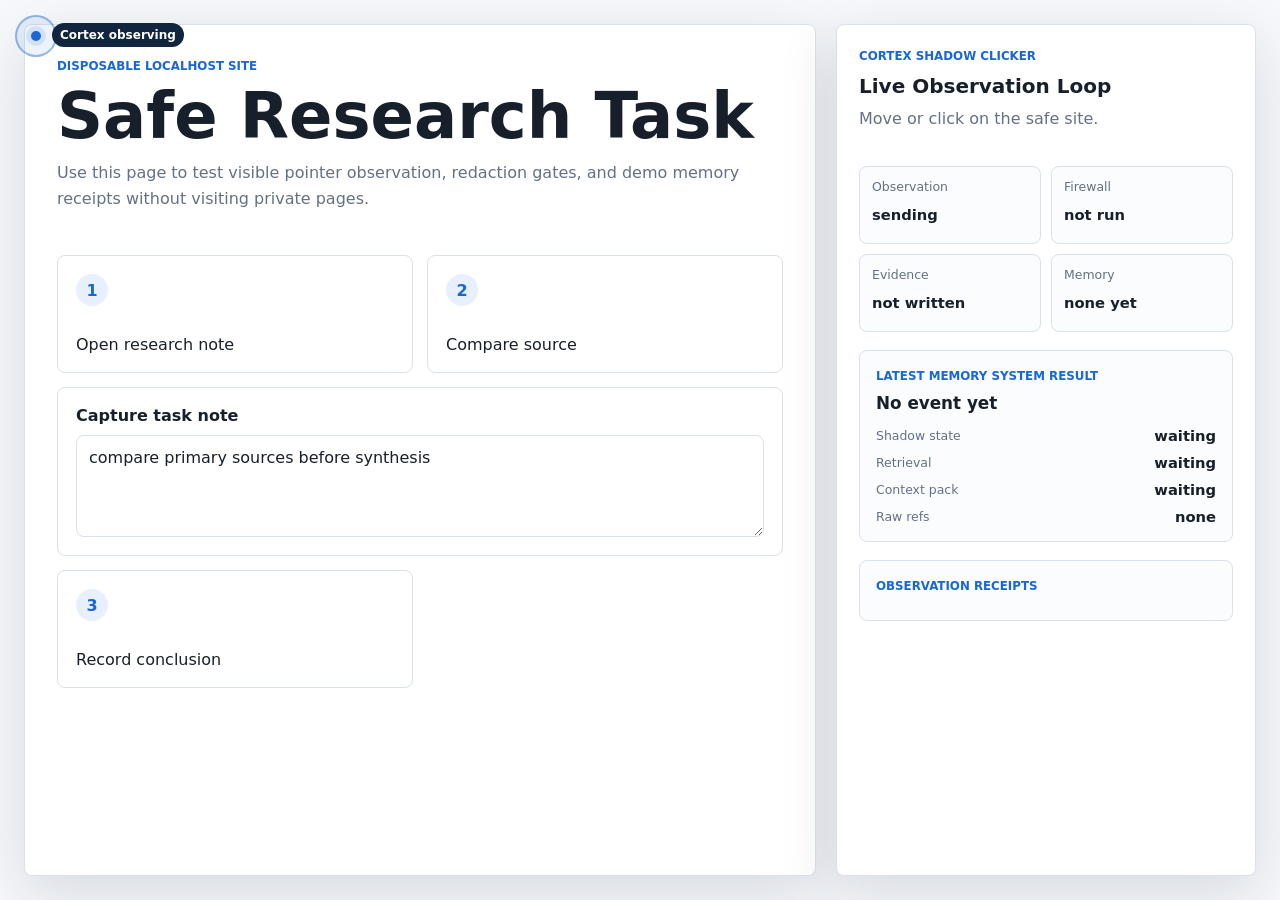
==== ui/live-clicker-demo/index.html @ bd8f49b3 "Add live Shadow Clicker memory demo" ====
<!doctype html>
<html lang="en">
  <head>
    <meta charset="utf-8" />
    <meta name="viewport" content="width=device-width, initial-scale=1" />
    <title>Cortex Live Clicker Demo</title>
    <link rel="icon" href="data:," />
    <link rel="stylesheet" href="./styles.css" />
  </head>
  <body>
    <div class="shadow-clicker" id="shadow-clicker" aria-hidden="true">
      <span class="halo"></span>
      <span class="dot"></span>
      <span class="tag">Cortex observing</span>
    </div>

    <main class="demo-shell">
      <section class="safe-site" aria-label="Disposable safe site">
        <header>
          <p class="eyebrow">Disposable Localhost Site</p>
          <h1>Safe Research Task</h1>
          <p>
            Use this page to test visible pointer observation, redaction gates,
            and demo memory receipts without visiting private pages.
          </p>
        </header>

        <div class="task-board" aria-label="Safe task controls">
          <button type="button" data-observe="Open research note">
            <span>1</span>
            Open research note
          </button>
          <button type="button" data-observe="Compare source">
            <span>2</span>
            Compare source
          </button>
          <label class="note-field">
            <span>Capture task note</span>
            <textarea
              id="safe-note"
              rows="4"
              data-observe-input="Capture task note"
            >compare primary sources before synthesis</textarea>
          </label>
          <button type="button" data-observe="Record conclusion">
            <span>3</span>
            Record conclusion
          </button>
        </div>
      </section>

      <aside class="cortex-panel" aria-label="Cortex live observations">
        <header>
          <p class="eyebrow">Cortex Shadow Clicker</p>
          <h2>Live Observation Loop</h2>
          <p id="pointer-readout">Move or click on the safe site.</p>
        </header>

        <section class="status-grid" aria-label="Current memory status">
          <div>
            <span>Observation</span>
            <strong id="observation-state">waiting</strong>
          </div>
          <div>
            <span>Firewall</span>
            <strong id="firewall-state">not run</strong>
          </div>
          <div>
            <span>Evidence</span>
            <strong id="evidence-state">not written</strong>
          </div>
          <div>
            <span>Memory</span>
            <strong id="memory-state">none yet</strong>
          </div>
        </section>

        <section class="result-card" aria-label="Memory system result">
          <p class="eyebrow">Latest Memory System Result</p>
          <h3 id="latest-target">No event yet</h3>
          <dl>
            <div>
              <dt>Shadow state</dt>
              <dd id="shadow-state">waiting</dd>
            </div>
            <div>
              <dt>Retrieval</dt>
              <dd id="retrieval-state">waiting</dd>
            </div>
            <div>
              <dt>Context pack</dt>
              <dd id="context-state">waiting</dd>
            </div>
            <div>
              <dt>Raw refs</dt>
              <dd id="raw-ref-state">none</dd>
            </div>
          </dl>
        </section>

        <section class="event-log" aria-label="Observation receipts">
          <p class="eyebrow">Observation Receipts</p>
          <ol id="event-list"></ol>
        </section>
      </aside>
    </main>

    <script src="./app.js"></script>
  </body>
</html>
---- ui/live-clicker-demo/styles.css ----
:root {
  color-scheme: light;
  --ink: #17202a;
  --muted: #647084;
  --line: #d9e1ea;
  --surface: #f6f8fb;
  --panel: #ffffff;
  --blue: #1967d2;
  --green: #16794c;
  --amber: #9a6300;
  --shadow: 0 18px 60px rgba(25, 38, 55, 0.14);
}

* {
  box-sizing: border-box;
}

body {
  margin: 0;
  min-height: 100vh;
  font-family:
    Inter, ui-sans-serif, system-ui, -apple-system, BlinkMacSystemFont, "Segoe UI",
    sans-serif;
  color: var(--ink);
  background: var(--surface);
}

button,
textarea {
  font: inherit;
}

.demo-shell {
  display: grid;
  grid-template-columns: minmax(0, 1fr) minmax(340px, 420px);
  gap: 20px;
  min-height: 100vh;
  padding: 24px;
}

.safe-site,
.cortex-panel {
  background: var(--panel);
  border: 1px solid var(--line);
  border-radius: 8px;
  box-shadow: var(--shadow);
}

.safe-site {
  display: grid;
  align-content: start;
  gap: 28px;
  padding: 32px;
}

.safe-site header {
  max-width: 760px;
}

.eyebrow {
  margin: 0 0 8px;
  color: var(--blue);
  font-size: 0.74rem;
  font-weight: 700;
  letter-spacing: 0;
  text-transform: uppercase;
}

h1,
h2,
h3,
p {
  margin-top: 0;
}

h1 {
  margin-bottom: 12px;
  font-size: clamp(2rem, 5vw, 4.5rem);
  line-height: 1;
  letter-spacing: 0;
}

h2 {
  margin-bottom: 8px;
  font-size: 1.25rem;
  letter-spacing: 0;
}

h3 {
  margin-bottom: 14px;
  font-size: 1.05rem;
  letter-spacing: 0;
}

p {
  color: var(--muted);
  line-height: 1.6;
}

.task-board {
  display: grid;
  grid-template-columns: repeat(2, minmax(180px, 1fr));
  gap: 14px;
  max-width: 880px;
}

.task-board button,
.note-field {
  min-height: 118px;
  border: 1px solid var(--line);
  border-radius: 8px;
  background: #fff;
  color: var(--ink);
  text-align: left;
}

.task-board button {
  display: grid;
  align-content: space-between;
  gap: 20px;
  padding: 18px;
  cursor: pointer;
}

.task-board button:hover,
.task-board button:focus-visible {
  border-color: var(--blue);
  outline: none;
}

.task-board button span {
  display: grid;
  place-items: center;
  width: 32px;
  height: 32px;
  border-radius: 50%;
  background: #e8f0fe;
  color: var(--blue);
  font-weight: 800;
}

.note-field {
  display: grid;
  gap: 10px;
  grid-column: 1 / -1;
  padding: 18px;
}

.note-field span {
  font-weight: 700;
}

textarea {
  width: 100%;
  min-height: 88px;
  resize: vertical;
  border: 1px solid var(--line);
  border-radius: 8px;
  padding: 12px;
  color: var(--ink);
}

textarea:focus {
  border-color: var(--blue);
  outline: none;
}

.cortex-panel {
  display: grid;
  align-content: start;
  gap: 18px;
  padding: 22px;
}

.status-grid {
  display: grid;
  grid-template-columns: 1fr 1fr;
  gap: 10px;
}

.status-grid div,
.result-card,
.event-log {
  border: 1px solid var(--line);
  border-radius: 8px;
  background: #fbfcfe;
}

.status-grid div {
  display: grid;
  gap: 5px;
  min-height: 78px;
  padding: 12px;
}

.status-grid span,
dt {
  color: var(--muted);
  font-size: 0.78rem;
}

.status-grid strong,
dd {
  margin: 0;
  font-size: 0.92rem;
  font-weight: 800;
}

.result-card,
.event-log {
  padding: 16px;
}

.result-card dl {
  display: grid;
  gap: 10px;
  margin: 0;
}

.result-card dl div {
  display: flex;
  align-items: center;
  justify-content: space-between;
  gap: 12px;
}

#event-list {
  display: grid;
  gap: 10px;
  margin: 0;
  padding-left: 20px;
}

#event-list li {
  color: var(--muted);
  line-height: 1.45;
}

#event-list strong {
  color: var(--ink);
}

.shadow-clicker {
  position: fixed;
  z-index: 20;
  left: 0;
  top: 0;
  transform: translate(36px, 36px);
  transform-origin: center;
  pointer-events: none;
  transition: transform 160ms ease-out;
}

.shadow-clicker .halo {
  position: absolute;
  width: 42px;
  height: 42px;
  border: 2px solid rgba(25, 103, 210, 0.44);
  border-radius: 999px;
  transform: translate(-21px, -21px);
  background: rgba(25, 103, 210, 0.08);
}

.shadow-clicker .dot {
  position: absolute;
  width: 10px;
  height: 10px;
  border-radius: 999px;
  transform: translate(-5px, -5px);
  background: var(--blue);
  box-shadow: 0 0 0 5px rgba(25, 103, 210, 0.12);
}

.shadow-clicker .tag {
  position: absolute;
  left: 16px;
  top: -13px;
  width: max-content;
  max-width: 160px;
  padding: 5px 8px;
  border-radius: 999px;
  background: #11253f;
  color: #fff;
  font-size: 0.75rem;
  font-weight: 800;
}

.shadow-clicker.pulse .halo {
  animation: pulse 420ms ease-out;
}

.good {
  color: var(--green);
}

.warn {
  color: var(--amber);
}

@keyframes pulse {
  from {
    opacity: 1;
    transform: translate(-21px, -21px) scale(0.8);
  }

  to {
    opacity: 0.4;
    transform: translate(-21px, -21px) scale(1.25);
  }
}

@media (max-width: 860px) {
  .demo-shell {
    grid-template-columns: 1fr;
    padding: 12px;
  }

  .task-board {
    grid-template-columns: 1fr;
  }
}
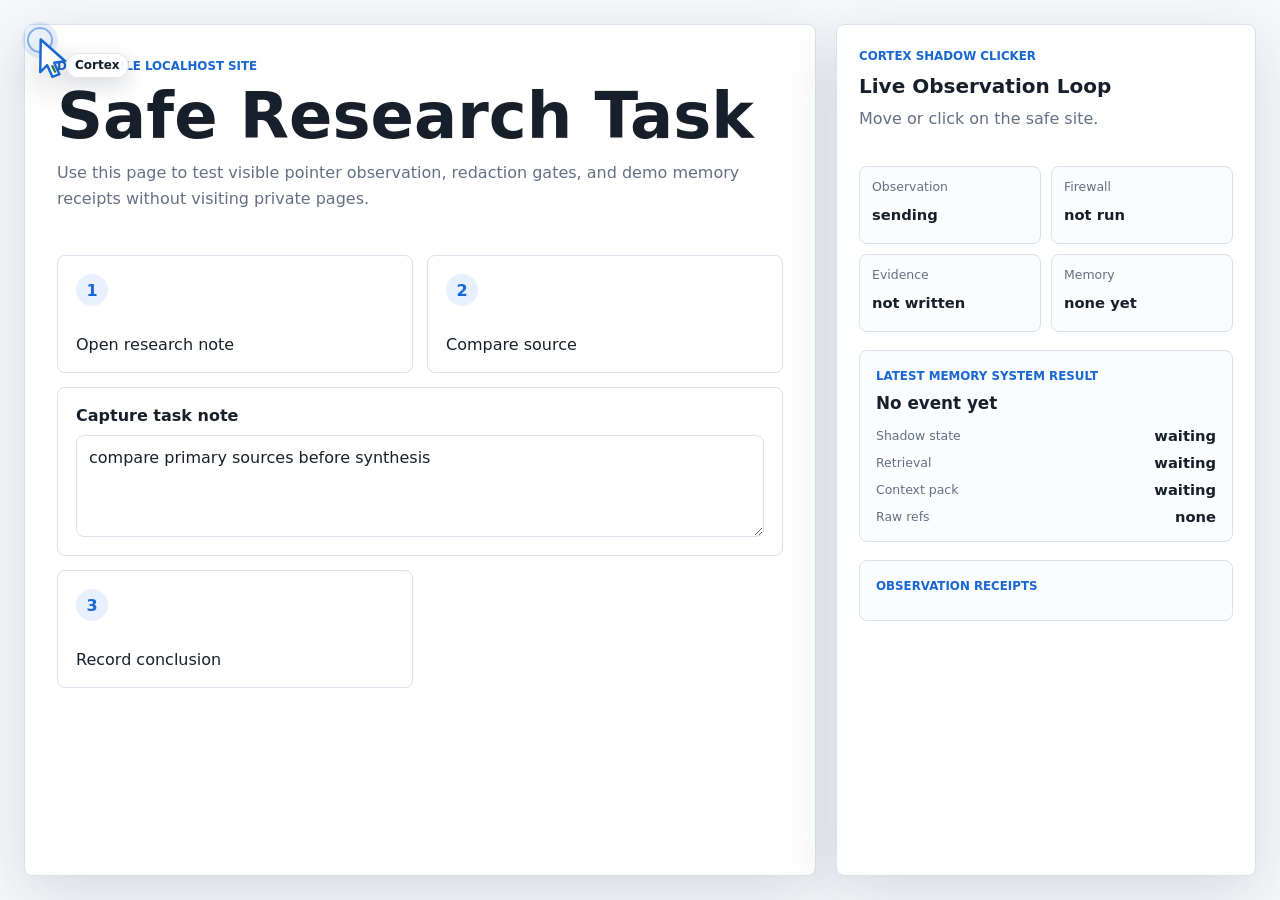
==== commit 1956c6fa: "Polish shadow clicker cursor" ====
--- a/ui/live-clicker-demo/index.html
+++ b/ui/live-clicker-demo/index.html
@@ -3,15 +3,19 @@
   <head>
     <meta charset="utf-8" />
     <meta name="viewport" content="width=device-width, initial-scale=1" />
+    <meta name="cortex-demo-token" content="__CORTEX_DEMO_TOKEN__" />
     <title>Cortex Live Clicker Demo</title>
     <link rel="icon" href="data:," />
     <link rel="stylesheet" href="./styles.css" />
   </head>
   <body>
     <div class="shadow-clicker" id="shadow-clicker" aria-hidden="true">
-      <span class="halo"></span>
-      <span class="dot"></span>
-      <span class="tag">Cortex observing</span>
+      <span class="click-ring"></span>
+      <svg class="clicker-cursor" viewBox="0 0 36 44" aria-hidden="true" focusable="false">
+        <path class="cursor-body" d="M5 3.5 31 26.5 19.2 28.1 24.8 40.2 17.4 43 11.9 30.7 4.5 38.1 5 3.5Z" />
+        <path class="cursor-accent" d="M18.2 30.5 21.8 38.1 19.4 39 15.8 31.3Z" />
+      </svg>
+      <span class="tag">Cortex</span>
     </div>
 
     <main class="demo-shell">
--- a/ui/live-clicker-demo/styles.css
+++ b/ui/live-clicker-demo/styles.css
@@ -246,46 +246,68 @@
   left: 0;
   top: 0;
   transform: translate(36px, 36px);
-  transform-origin: center;
+  width: 76px;
+  height: 54px;
+  transform-origin: 5px 5px;
   pointer-events: none;
-  transition: transform 160ms ease-out;
-}
-
-.shadow-clicker .halo {
+  transition: transform 120ms cubic-bezier(0.2, 0.8, 0.2, 1);
+}
+
+.shadow-clicker .click-ring {
   position: absolute;
-  width: 42px;
+  left: -9px;
+  top: -9px;
+  width: 26px;
+  height: 26px;
+  border: 2px solid rgba(25, 103, 210, 0.48);
+  border-radius: 999px;
+  background: rgba(25, 103, 210, 0.08);
+  box-shadow: 0 0 0 5px rgba(25, 103, 210, 0.1);
+}
+
+.shadow-clicker .clicker-cursor {
+  position: absolute;
+  left: 0;
+  top: 0;
+  width: 34px;
   height: 42px;
-  border: 2px solid rgba(25, 103, 210, 0.44);
-  border-radius: 999px;
-  transform: translate(-21px, -21px);
-  background: rgba(25, 103, 210, 0.08);
-}
-
-.shadow-clicker .dot {
-  position: absolute;
-  width: 10px;
-  height: 10px;
-  border-radius: 999px;
-  transform: translate(-5px, -5px);
-  background: var(--blue);
-  box-shadow: 0 0 0 5px rgba(25, 103, 210, 0.12);
+  overflow: visible;
+  filter: drop-shadow(0 10px 16px rgba(25, 38, 55, 0.28));
+}
+
+.shadow-clicker .cursor-body {
+  fill: #fff;
+  stroke: var(--blue);
+  stroke-width: 2.6;
+  stroke-linejoin: round;
+}
+
+.shadow-clicker .cursor-accent {
+  fill: var(--green);
+  opacity: 0.94;
 }
 
 .shadow-clicker .tag {
   position: absolute;
-  left: 16px;
-  top: -13px;
+  left: 30px;
+  top: 17px;
   width: max-content;
   max-width: 160px;
-  padding: 5px 8px;
+  padding: 4px 8px 5px;
+  border: 1px solid rgba(23, 32, 42, 0.12);
   border-radius: 999px;
-  background: #11253f;
-  color: #fff;
+  background: rgba(255, 255, 255, 0.94);
+  box-shadow: 0 8px 20px rgba(25, 38, 55, 0.16);
+  color: var(--ink);
   font-size: 0.75rem;
   font-weight: 800;
 }
 
-.shadow-clicker.pulse .halo {
+.shadow-clicker.pulse {
+  animation: clicker-nudge 220ms ease-out;
+}
+
+.shadow-clicker.pulse .click-ring {
   animation: pulse 420ms ease-out;
 }
 
@@ -300,12 +322,26 @@
 @keyframes pulse {
   from {
     opacity: 1;
-    transform: translate(-21px, -21px) scale(0.8);
+    transform: scale(0.82);
   }
 
   to {
     opacity: 0.4;
-    transform: translate(-21px, -21px) scale(1.25);
+    transform: scale(1.55);
+  }
+}
+
+@keyframes clicker-nudge {
+  0% {
+    margin-top: 0;
+  }
+
+  45% {
+    margin-top: 2px;
+  }
+
+  100% {
+    margin-top: 0;
   }
 }
 
